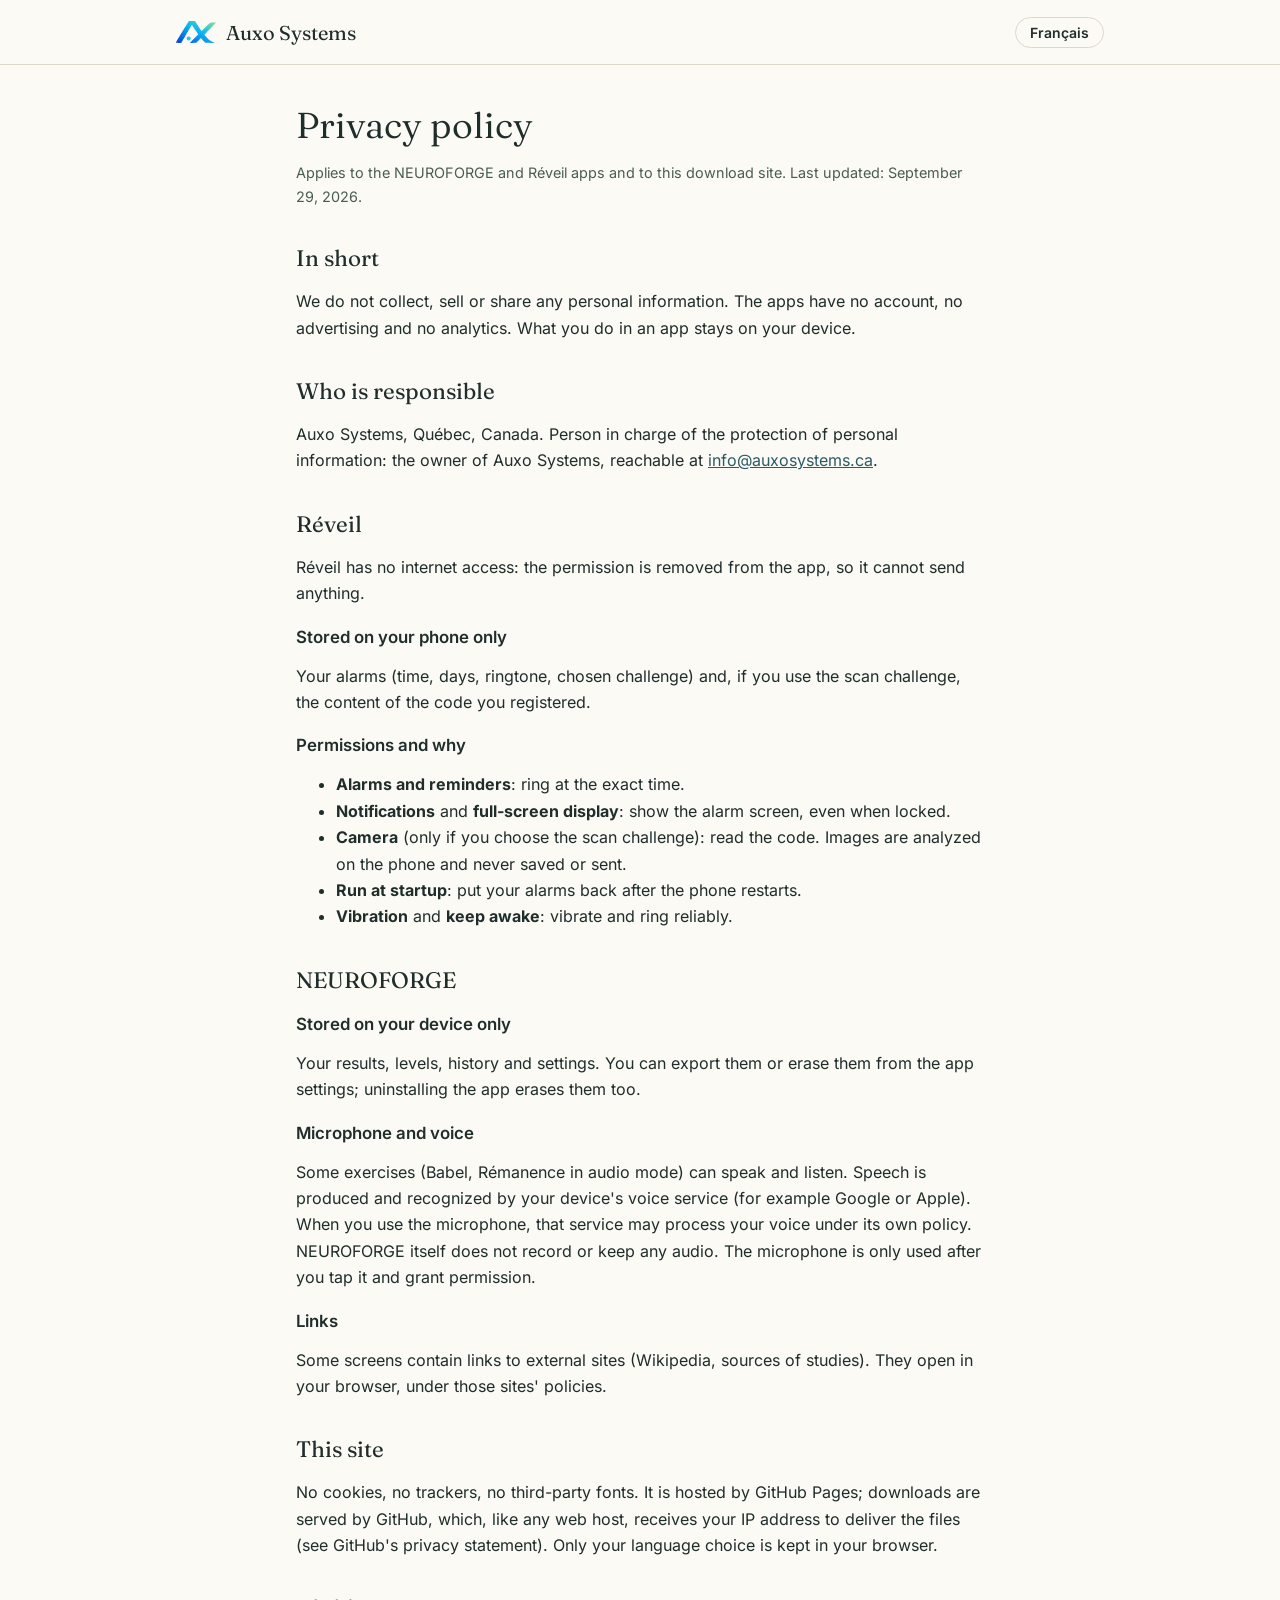
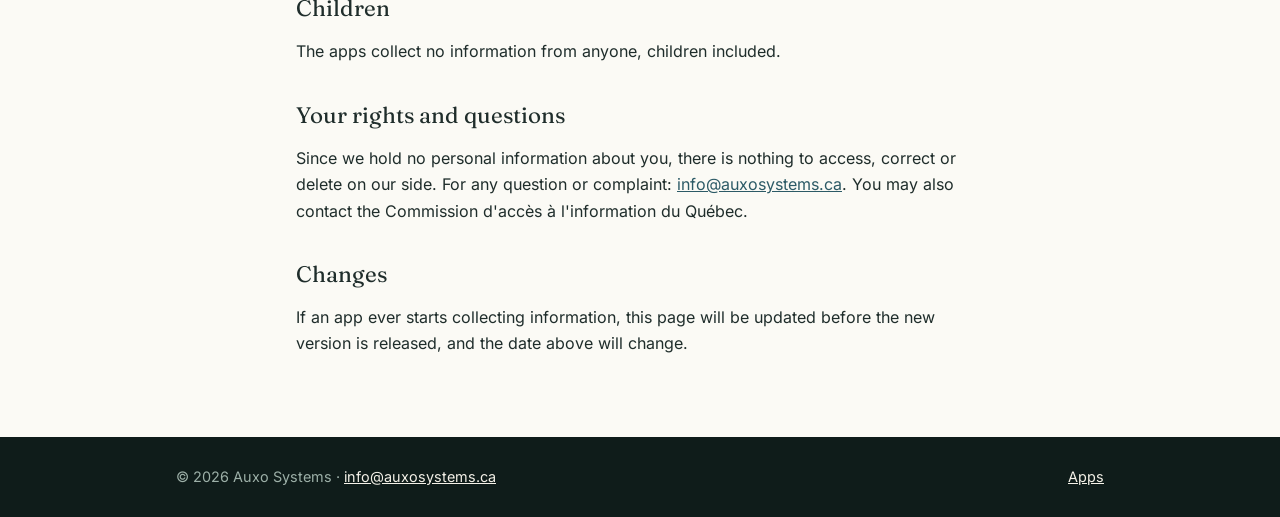
==== site/confidentialite/index.html @ 1698f7d7 "Page de téléchargement des applis Auxo : détection d'appareil, QR, confidentialité Co-Authored-By: C" ====
<!doctype html>
<html lang="fr">
<head>
<meta charset="utf-8">
<meta name="viewport" content="width=device-width, initial-scale=1">
<title>Confidentialité — Applis Auxo Systems</title>
<meta name="description" content="Politique de confidentialité des applications NEUROFORGE et Réveil d'Auxo Systems.">
<link rel="icon" href="../img/auxo.svg">
<link rel="stylesheet" href="../style.css">
</head>
<body data-racine="../">
<header class="entete"><div class="contenu">
  <a class="marque" href="../"><img src="../img/auxo.svg" alt="">Auxo Systems</a>
  <button class="langue" type="button">English</button>
</div></header>

<main class="texte">
<h1 data-en="Privacy policy">Politique de confidentialité</h1>
<p class="note" data-en="Applies to the NEUROFORGE and Réveil apps and to this download site. Last updated: September 29, 2026.">S'applique aux applications NEUROFORGE et Réveil et à ce site de téléchargement. Mise à jour : 29 septembre 2026.</p>

<h2 data-en="In short">En bref</h2>
<p data-en="We do not collect, sell or share any personal information. The apps have no account, no advertising and no analytics. What you do in an app stays on your device.">Nous ne recueillons, ne vendons et ne communiquons aucun renseignement personnel. Les applications n'ont ni compte, ni publicité, ni outil de mesure d'audience. Ce que vous faites dans une application reste sur votre appareil.</p>

<h2 data-en="Who is responsible">Responsable</h2>
<p data-en="Auxo Systems, Québec, Canada. Person in charge of the protection of personal information: the owner of Auxo Systems, reachable at <a href='mailto:info@auxosystems.ca'>info@auxosystems.ca</a>.">Auxo Systems, Québec, Canada. Responsable de la protection des renseignements personnels : le propriétaire d'Auxo Systems, joignable à <a href="mailto:info@auxosystems.ca">info@auxosystems.ca</a>.</p>

<h2 id="reveil">Réveil</h2>
<p data-en="Réveil has no internet access: the permission is removed from the app, so it cannot send anything.">Réveil n'a pas accès à Internet : la permission est retirée de l'application, elle ne peut donc rien envoyer.</p>
<h3 data-en="Stored on your phone only">Conservé sur votre téléphone seulement</h3>
<p data-en="Your alarms (time, days, ringtone, chosen challenge) and, if you use the scan challenge, the content of the code you registered.">Vos alarmes (heure, jours, sonnerie, défi choisi) et, si vous utilisez le défi de scan, le contenu du code que vous avez enregistré.</p>
<h3 data-en="Permissions and why">Permissions et raisons</h3>
<ul>
  <li data-en="<b>Alarms and reminders</b>: ring at the exact time.">« <b>Alarmes et rappels</b> » : sonner à l'heure exacte.</li>
  <li data-en="<b>Notifications</b> and <b>full-screen display</b>: show the alarm screen, even when locked.">« <b>Notifications</b> » et <b>affichage plein écran</b> : montrer l'écran de réveil, même verrouillé.</li>
  <li data-en="<b>Camera</b> (only if you choose the scan challenge): read the code. Images are analyzed on the phone and never saved or sent.">« <b>Appareil photo</b> » (seulement si vous choisissez le défi de scan) : lire le code. L'image est analysée sur le téléphone, jamais enregistrée ni envoyée.</li>
  <li data-en="<b>Run at startup</b>: put your alarms back after the phone restarts.">« <b>Démarrage</b> » : remettre vos alarmes en place après un redémarrage du téléphone.</li>
  <li data-en="<b>Vibration</b> and <b>keep awake</b>: vibrate and ring reliably.">« <b>Vibreur</b> » et <b>maintien éveillé</b> : vibrer et sonner de façon fiable.</li>
</ul>

<h2 id="neuroforge">NEUROFORGE</h2>
<h3 data-en="Stored on your device only">Conservé sur votre appareil seulement</h3>
<p data-en="Your results, levels, history and settings. You can export them or erase them from the app settings; uninstalling the app erases them too.">Vos résultats, niveaux, historique et réglages. Vous pouvez les exporter ou les effacer dans les réglages de l'application ; la désinstaller les efface aussi.</p>
<h3 data-en="Microphone and voice">Micro et voix</h3>
<p data-en="Some exercises (Babel, Rémanence in audio mode) can speak and listen. Speech is produced and recognized by your device's voice service (for example Google or Apple). When you use the microphone, that service may process your voice under its own policy. NEUROFORGE itself does not record or keep any audio. The microphone is only used after you tap it and grant permission.">Certains exercices (Babel, Rémanence en mode audio) peuvent parler et écouter. La voix est produite et reconnue par le service vocal de votre appareil (par exemple Google ou Apple). Quand vous utilisez le micro, ce service peut traiter votre voix selon sa propre politique. NEUROFORGE n'enregistre ni ne conserve aucun son. Le micro n'est utilisé qu'après que vous l'ayez touché et autorisé.</p>
<h3 data-en="Links">Liens</h3>
<p data-en="Some screens contain links to external sites (Wikipedia, sources of studies). They open in your browser, under those sites' policies.">Certains écrans contiennent des liens vers des sites externes (Wikipédia, sources d'études). Ils s'ouvrent dans votre navigateur, selon la politique de ces sites.</p>

<h2 data-en="This site">Ce site</h2>
<p data-en="No cookies, no trackers, no third-party fonts. It is hosted by GitHub Pages; downloads are served by GitHub, which, like any web host, receives your IP address to deliver the files (see GitHub's privacy statement). Only your language choice is kept in your browser.">Aucun témoin (cookie), aucun traceur, aucune police chargée d'un tiers. Il est hébergé par GitHub Pages ; les téléchargements sont servis par GitHub qui, comme tout hébergeur, reçoit votre adresse IP pour livrer les fichiers (voir la déclaration de confidentialité de GitHub). Seul votre choix de langue est conservé dans votre navigateur.</p>

<h2 data-en="Children">Enfants</h2>
<p data-en="The apps collect no information from anyone, children included.">Les applications ne recueillent aucune information, y compris auprès des enfants.</p>

<h2 data-en="Your rights and questions">Vos droits et questions</h2>
<p data-en="Since we hold no personal information about you, there is nothing to access, correct or delete on our side. For any question or complaint: <a href='mailto:info@auxosystems.ca'>info@auxosystems.ca</a>. You may also contact the Commission d'accès à l'information du Québec.">Comme nous ne détenons aucun renseignement personnel à votre sujet, il n'y a rien à consulter, corriger ou supprimer de notre côté. Pour toute question ou plainte : <a href="mailto:info@auxosystems.ca">info@auxosystems.ca</a>. Vous pouvez aussi vous adresser à la Commission d'accès à l'information du Québec.</p>

<h2 data-en="Changes">Modifications</h2>
<p data-en="If an app ever starts collecting information, this page will be updated before the new version is released, and the date above will change.">Si une application devait un jour recueillir des informations, cette page serait mise à jour avant la sortie de la nouvelle version, et la date ci-dessus changerait.</p>
</main>

<footer class="pied"><div class="contenu">
  <span>© 2026 Auxo Systems · <a href="mailto:info@auxosystems.ca">info@auxosystems.ca</a></span>
  <a href="../" data-en="Apps">Applis</a>
</div></footer>
<script src="../installer.js" defer></script>
</body>
</html>
---- site/style.css ----
/* Applis Auxo Systems — page de téléchargement.
   Couleurs et polices : charte Auxo (01_auxo-systems/branding/tokens.css). Polices hébergées ici :
   aucune requête vers un tiers, donc aucun témoin ni transfert d'adresse IP. */

@font-face {
  font-family: "Inter";
  src: url("polices/inter-latin-wght-normal.woff2") format("woff2");
  font-weight: 100 900;
  font-display: swap;
}
@font-face {
  font-family: "Fraunces";
  src: url("polices/fraunces-latin-wght-normal.woff2") format("woff2");
  font-weight: 100 900;
  font-display: swap;
}

:root {
  --ivoire: #fbfaf5;
  --creme: #f3f1e9;
  --bordure: #dcd8cc;
  --ink: #0f1c1a;
  --ink-releve: #172724;
  --ink-texte: #f4f1e8;
  --ink-attenue: #9db0a8;
  --ink-bordure: #2c403b;
  --petrole: #2c5a66;
  --menthe: #a9ddcf;
  --menthe-sombre: #8ec9ba;
  --ocre: #8a6d1f;
  --texte: #1f2d2b;
  --texte-2: #4a5d52;
  --titres: "Fraunces", Georgia, serif;
  --corps: "Inter", system-ui, sans-serif;
}

* { box-sizing: border-box; }
html { -webkit-text-size-adjust: 100%; }
body {
  margin: 0;
  background: var(--ivoire);
  color: var(--texte);
  font: 400 1rem/1.65 var(--corps);
}
a { color: var(--petrole); }
img { max-width: 100%; display: block; }

.contenu { max-width: 960px; margin: 0 auto; padding: 0 16px; }

/* En-tête */
.entete { border-bottom: 1px solid var(--bordure); background: var(--ivoire); }
.entete .contenu { display: flex; align-items: center; justify-content: space-between; min-height: 64px; gap: 12px; }
.marque { display: flex; align-items: center; gap: 10px; text-decoration: none; color: var(--texte); font-family: var(--titres); font-size: 1.25rem; }
.marque img { height: 22px; width: auto; }
.langue {
  border: 1px solid var(--bordure); background: transparent; color: var(--texte);
  border-radius: 999px; padding: 6px 14px; font: 600 .875rem var(--corps); cursor: pointer;
}

/* Bande sombre du haut */
.hero { background: var(--ink); color: var(--ink-texte); padding: 48px 0 56px; }
.hero .contenu { display: grid; grid-template-columns: 1fr; gap: 32px; align-items: center; }
@media (min-width: 760px) { .hero .contenu { grid-template-columns: 1fr 260px; } }
.hero h1 { font: 350 clamp(2rem, 6vw, 3rem)/1.1 var(--titres); margin: 0 0 12px; }
.hero p.accroche { color: var(--ink-attenue); font-size: 1.125rem; margin: 0 0 28px; max-width: 34em; }
.icone-app { width: 96px; height: 96px; border-radius: 22px; margin-bottom: 20px; box-shadow: 0 8px 24px rgb(0 0 0 / .35); }

/* Bouton principal : une action = un bouton */
.installer {
  display: inline-flex; align-items: center; justify-content: center; gap: 10px;
  background: var(--menthe); color: var(--ink); text-decoration: none;
  font: 700 1.125rem var(--corps); padding: 16px 28px; border-radius: 12px; border: 0;
  min-height: 56px; cursor: pointer; width: 100%; max-width: 420px;
}
.installer:hover { background: var(--menthe-sombre); }
.installer svg { width: 22px; height: 22px; flex: none; }
.sous-bouton { color: var(--ink-attenue); font-size: .9rem; margin: 10px 0 0; }
.boutons-magasins { display: flex; flex-wrap: wrap; gap: 10px; margin-top: 14px; }
.boutons-magasins a {
  color: var(--ink-texte); border: 1px solid var(--ink-bordure); border-radius: 10px;
  padding: 10px 16px; text-decoration: none; font-weight: 600; font-size: .95rem;
}

/* Étapes affichées après le clic */
.etapes {
  display: none; margin-top: 20px; background: var(--ink-releve); border: 1px solid var(--ink-bordure);
  border-radius: 12px; padding: 16px 20px; max-width: 520px;
}
.etapes.visible { display: block; }
.etapes h2 { font: 600 1rem var(--corps); margin: 0 0 8px; color: var(--menthe); }
.etapes ol { margin: 0; padding-left: 1.3em; }
.etapes li { margin: 4px 0; }

/* Code QR */
.qr { background: var(--ivoire); color: var(--texte); border-radius: 16px; padding: 16px; text-align: center; }
.qr img { width: 100%; max-width: 228px; margin: 0 auto 8px; image-rendering: pixelated; }
.qr p { margin: 0; font-size: .9rem; color: var(--texte-2); }

/* Sections claires */
section.bloc { padding: 48px 0; }
section.bloc:nth-of-type(even) { background: var(--creme); }
section.bloc h2 { font: 350 1.75rem/1.2 var(--titres); margin: 0 0 20px; }

.cartes { display: grid; gap: 16px; grid-template-columns: repeat(auto-fill, minmax(240px, 1fr)); }
.carte {
  background: linear-gradient(180deg, #f8f6ef 0%, #efece2 100%);
  border: 1px solid var(--bordure); border-left: 4px solid var(--petrole); border-radius: .5rem;
  padding: 16px 18px;
  box-shadow: inset 0 1px 0 #fff, 0 1px 1px rgb(15 28 26 / .08), 0 3px 6px rgb(15 28 26 / .10);
}
.carte h3 { margin: 0 0 4px; font: 600 1.05rem var(--corps); }
.carte p { margin: 0; color: var(--texte-2); font-size: .95rem; }
.carte a.lien-carte { text-decoration: none; color: inherit; display: block; }

/* Tableau des téléchargements */
table.fichiers { width: 100%; border-collapse: collapse; font-size: .95rem; }
table.fichiers th, table.fichiers td { text-align: left; padding: 10px 8px; border-bottom: 1px solid var(--bordure); vertical-align: top; }
table.fichiers th { font-weight: 600; color: var(--texte-2); }
table.fichiers td:last-child { white-space: nowrap; }
.table-defile { overflow-x: auto; }
.note { font-size: .9rem; color: var(--texte-2); }

/* Accueil : liste des applis */
.appli-ligne { display: flex; gap: 16px; align-items: center; }
.appli-ligne img { width: 64px; height: 64px; border-radius: 16px; flex: none; }

/* Pied */
.pied { background: var(--ink); color: var(--ink-attenue); padding: 28px 0; font-size: .9rem; }
.pied a { color: var(--ink-texte); }
.pied .contenu { display: flex; flex-wrap: wrap; gap: 8px 24px; justify-content: space-between; }

/* Page texte (politique de confidentialité) */
.texte { max-width: 720px; padding: 40px 16px 64px; margin: 0 auto; }
.texte h1 { font: 350 2.25rem/1.15 var(--titres); margin: 0 0 8px; }
.texte h2 { font: 400 1.4rem var(--titres); margin: 36px 0 8px; }
.texte h3 { font: 600 1.05rem var(--corps); margin: 20px 0 4px; }

[hidden] { display: none !important; }
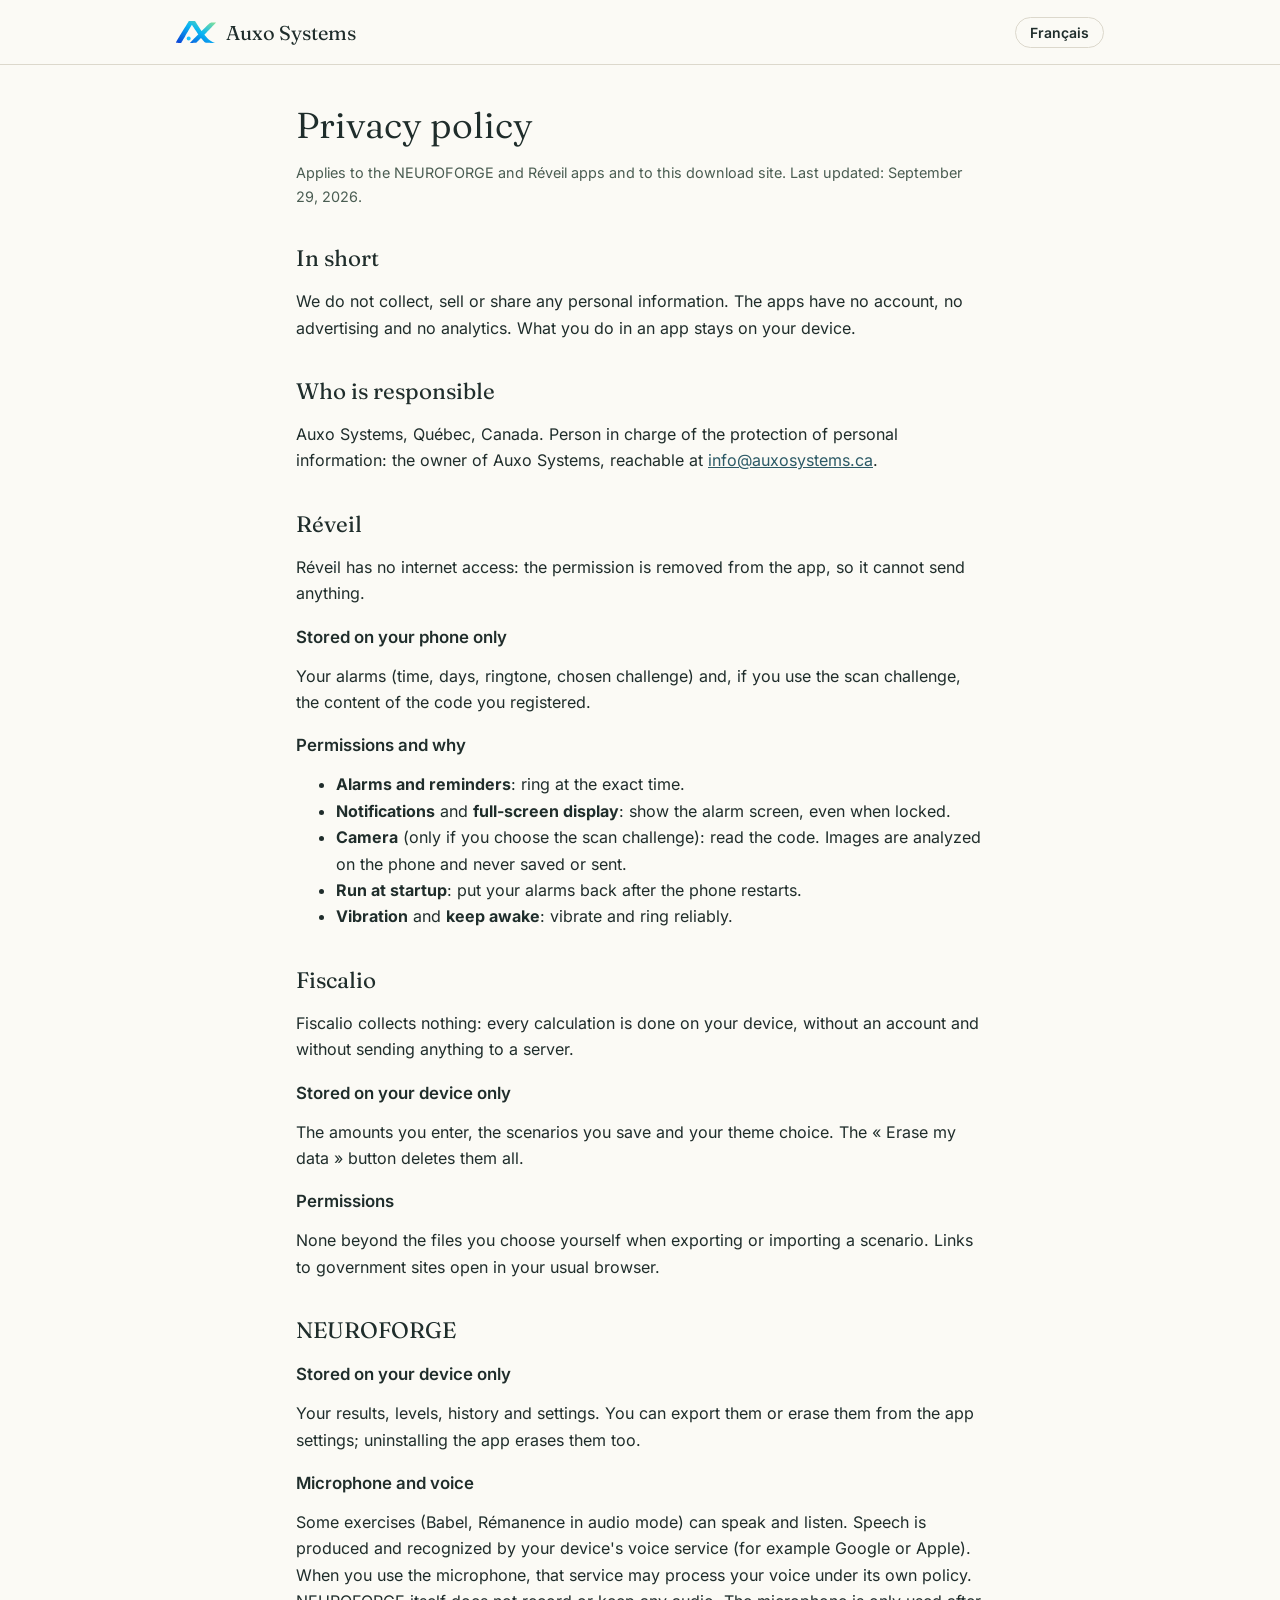
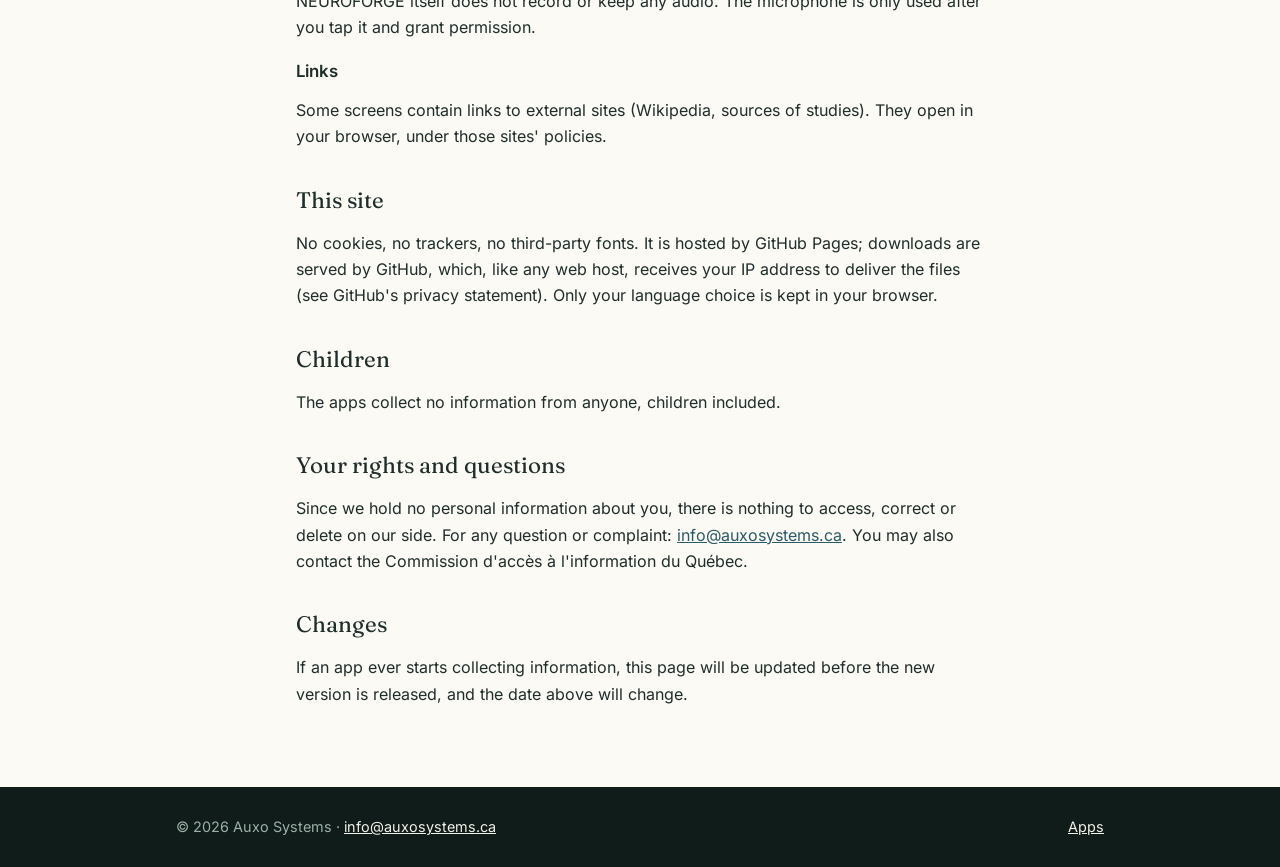
==== commit 7a81dc84: "Fiscalio 1.0.0 publiée" ====
--- a/site/confidentialite/index.html
+++ b/site/confidentialite/index.html
@@ -37,6 +37,13 @@
   <li data-en="<b>Vibration</b> and <b>keep awake</b>: vibrate and ring reliably.">« <b>Vibreur</b> » et <b>maintien éveillé</b> : vibrer et sonner de façon fiable.</li>
 </ul>
 
+<h2 id="fiscalio">Fiscalio</h2>
+<p data-en="Fiscalio collects nothing: every calculation is done on your device, without an account and without sending anything to a server.">Fiscalio ne recueille rien : tous les calculs se font sur votre appareil, sans compte et sans rien envoyer à un serveur.</p>
+<h3 data-en="Stored on your device only">Conservé sur votre appareil seulement</h3>
+<p data-en="The amounts you enter, the scenarios you save and your theme choice. The « Erase my data » button deletes them all.">Les montants que vous saisissez, les scénarios que vous enregistrez et le thème choisi. Le bouton « Effacer mes données » les supprime tous.</p>
+<h3 data-en="Permissions">Permissions</h3>
+<p data-en="None beyond the files you choose yourself when exporting or importing a scenario. Links to government sites open in your usual browser.">Aucune, sauf les fichiers que vous choisissez vous-même pour exporter ou importer un scénario. Les liens vers les sites gouvernementaux s'ouvrent dans votre navigateur habituel.</p>
+
 <h2 id="neuroforge">NEUROFORGE</h2>
 <h3 data-en="Stored on your device only">Conservé sur votre appareil seulement</h3>
 <p data-en="Your results, levels, history and settings. You can export them or erase them from the app settings; uninstalling the app erases them too.">Vos résultats, niveaux, historique et réglages. Vous pouvez les exporter ou les effacer dans les réglages de l'application ; la désinstaller les efface aussi.</p>
